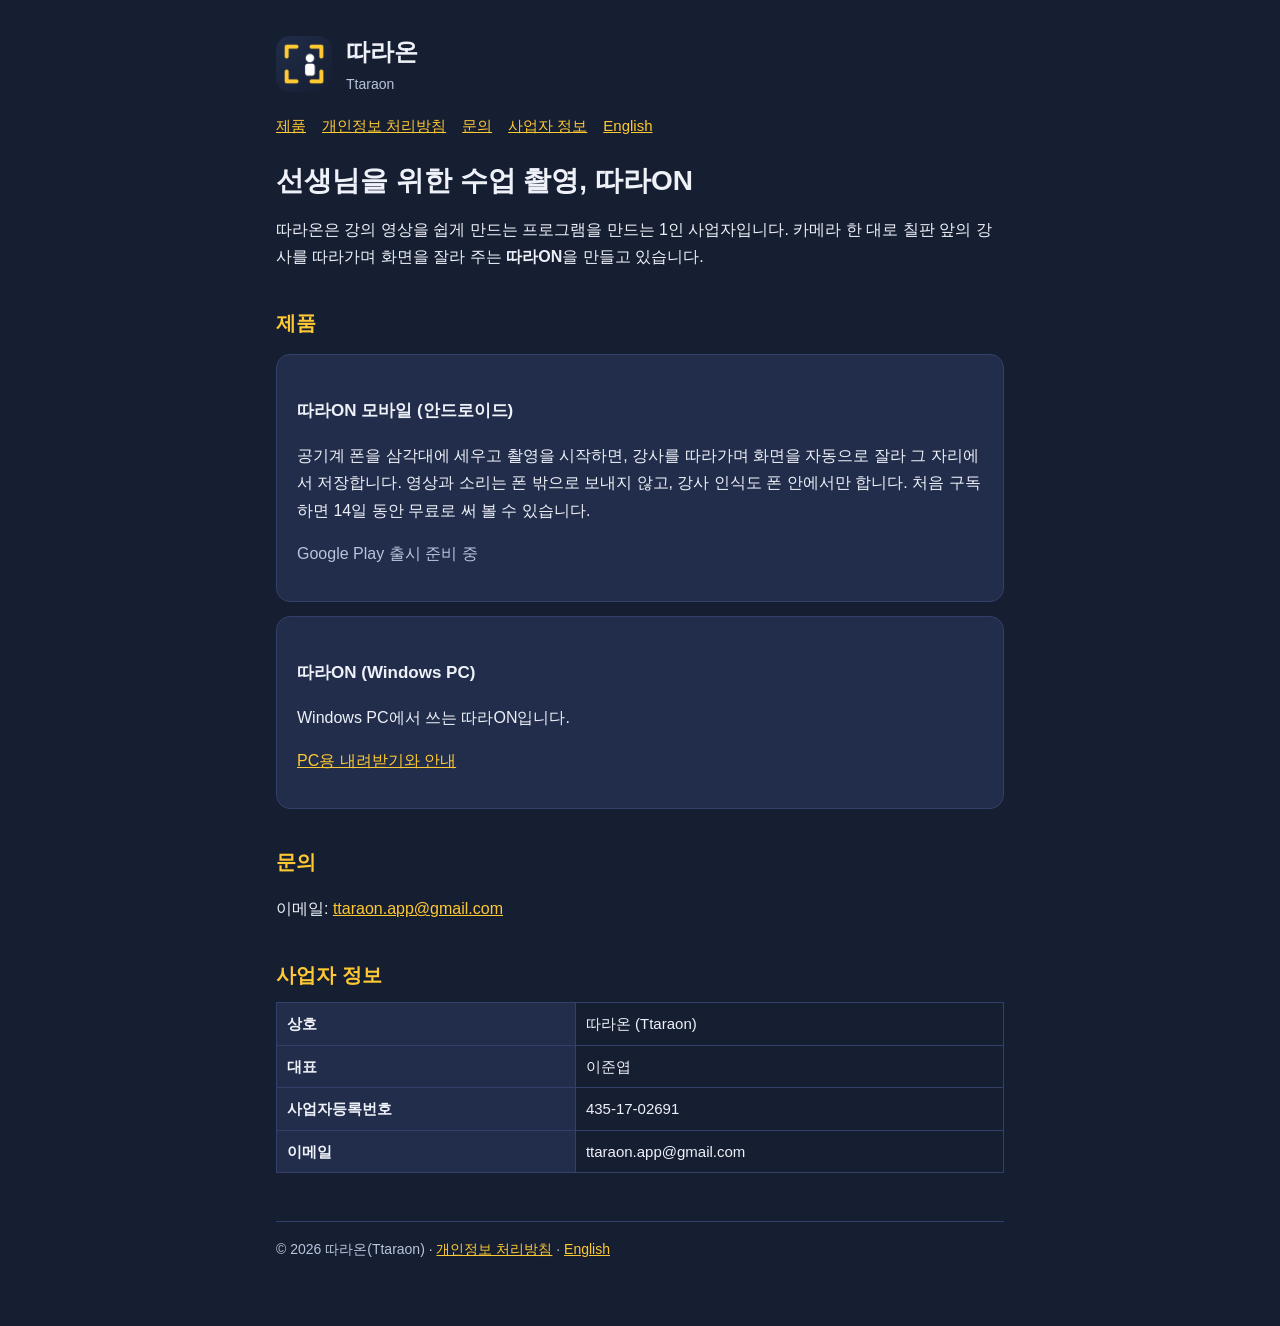
==== index.html @ 52b68d68 "따라온 웹사이트: 소개·사업자 정보·따라ON 모바일 개인정보 처리방침 (한국어/영어) Co-Authored-By: Claude Opus 5.5 <noreply@anthropic.c" ====
<!doctype html>
<html lang="ko">
<head>
<meta charset="utf-8">
<meta name="viewport" content="width=device-width, initial-scale=1">
<title>따라온(Ttaraon)</title>
<meta name="description" content="따라온(Ttaraon) — 선생님을 위한 수업 촬영 프로그램 따라ON을 만듭니다.">
<link rel="icon" href="icon.png">
<link rel="alternate" hreflang="en" href="https://ttaraon-ljy.github.io/en/">
<link rel="stylesheet" href="style.css">
</head>
<body>
<div class="wrap">
<header><img src="icon.png" alt=""><div class="name">따라온 <small>Ttaraon</small></div></header>
<nav><a href="#apps">제품</a><a href="privacy.html">개인정보 처리방침</a><a href="#contact">문의</a><a href="#business">사업자 정보</a><a href="en/index.html" hreflang="en">English</a></nav>

<h1>선생님을 위한 수업 촬영, 따라ON</h1>
<p>따라온은 강의 영상을 쉽게 만드는 프로그램을 만드는 1인 사업자입니다. 카메라 한 대로 칠판 앞의 강사를 따라가며 화면을 잘라 주는 <b>따라ON</b>을 만들고 있습니다.</p>

<h2 id="apps">제품</h2>
<div class="card">
<h3>따라ON 모바일 (안드로이드)</h3>
<p>공기계 폰을 삼각대에 세우고 촬영을 시작하면, 강사를 따라가며 화면을 자동으로 잘라 그 자리에서 저장합니다. 영상과 소리는 폰 밖으로 보내지 않고, 강사 인식도 폰 안에서만 합니다. 처음 구독하면 14일 동안 무료로 써 볼 수 있습니다.</p>
<p class="sub">Google Play 출시 준비 중</p>
</div>
<div class="card">
<h3>따라ON (Windows PC)</h3>
<p>Windows PC에서 쓰는 따라ON입니다.</p>
<p class="sub"><a href="https://github.com/ttaraon-ljy/ttaraon-downloads">PC용 내려받기와 안내</a></p>
</div>

<h2 id="contact">문의</h2>
<p>이메일: <a href="mailto:ttaraon.app@gmail.com">ttaraon.app@gmail.com</a></p>

<h2 id="business">사업자 정보</h2>
<div class="table-scroll"><table>
<tr><th>상호</th><td>따라온 (Ttaraon)</td></tr>
<tr><th>대표</th><td>이준엽</td></tr>
<tr><th>사업자등록번호</th><td>435-17-02691</td></tr>
<tr><th>이메일</th><td>ttaraon.app@gmail.com</td></tr>
</table></div>

<footer>© 2026 따라온(Ttaraon) · <a href="privacy.html">개인정보 처리방침</a> · <a href="en/index.html" hreflang="en">English</a></footer>
</div>
</body>
</html>
---- style.css ----
:root{--bg:#161e32;--panel:#212d4a;--text:#eef1f8;--sub:#b9c3dc;--yel:#ffc933;--line:#33406a}
*{box-sizing:border-box}
body{margin:0;background:var(--bg);color:var(--text);font-family:"Pretendard","Apple SD Gothic Neo","Malgun Gothic","Noto Sans KR",sans-serif;line-height:1.7;font-size:16px}
.wrap{max-width:760px;margin:0 auto;padding:32px 16px 64px}
header{display:flex;align-items:center;gap:14px;margin-bottom:28px}
header img{width:56px;height:56px;border-radius:14px}
header .name{font-size:24px;font-weight:800}
header .name small{display:block;font-size:14px;font-weight:500;color:var(--sub)}
h1{font-size:28px;line-height:1.35;margin:0 0 12px}
h2{font-size:20px;margin:36px 0 10px;color:var(--yel)}
h3{font-size:17px;margin:24px 0 6px}
p,li{color:var(--text)}
.sub{color:var(--sub)}
.card{background:var(--panel);border:1px solid var(--line);border-radius:14px;padding:18px 20px;margin:14px 0}
a{color:var(--yel)}
table{border-collapse:collapse;width:100%;font-size:15px}
th,td{border:1px solid var(--line);padding:8px 10px;text-align:left;vertical-align:top}
th{background:var(--panel)}
nav{display:flex;gap:16px;flex-wrap:wrap;margin:-12px 0 24px;font-size:15px}
footer{margin-top:48px;padding-top:16px;border-top:1px solid var(--line);font-size:14px;color:var(--sub)}
.table-scroll{overflow-x:auto}
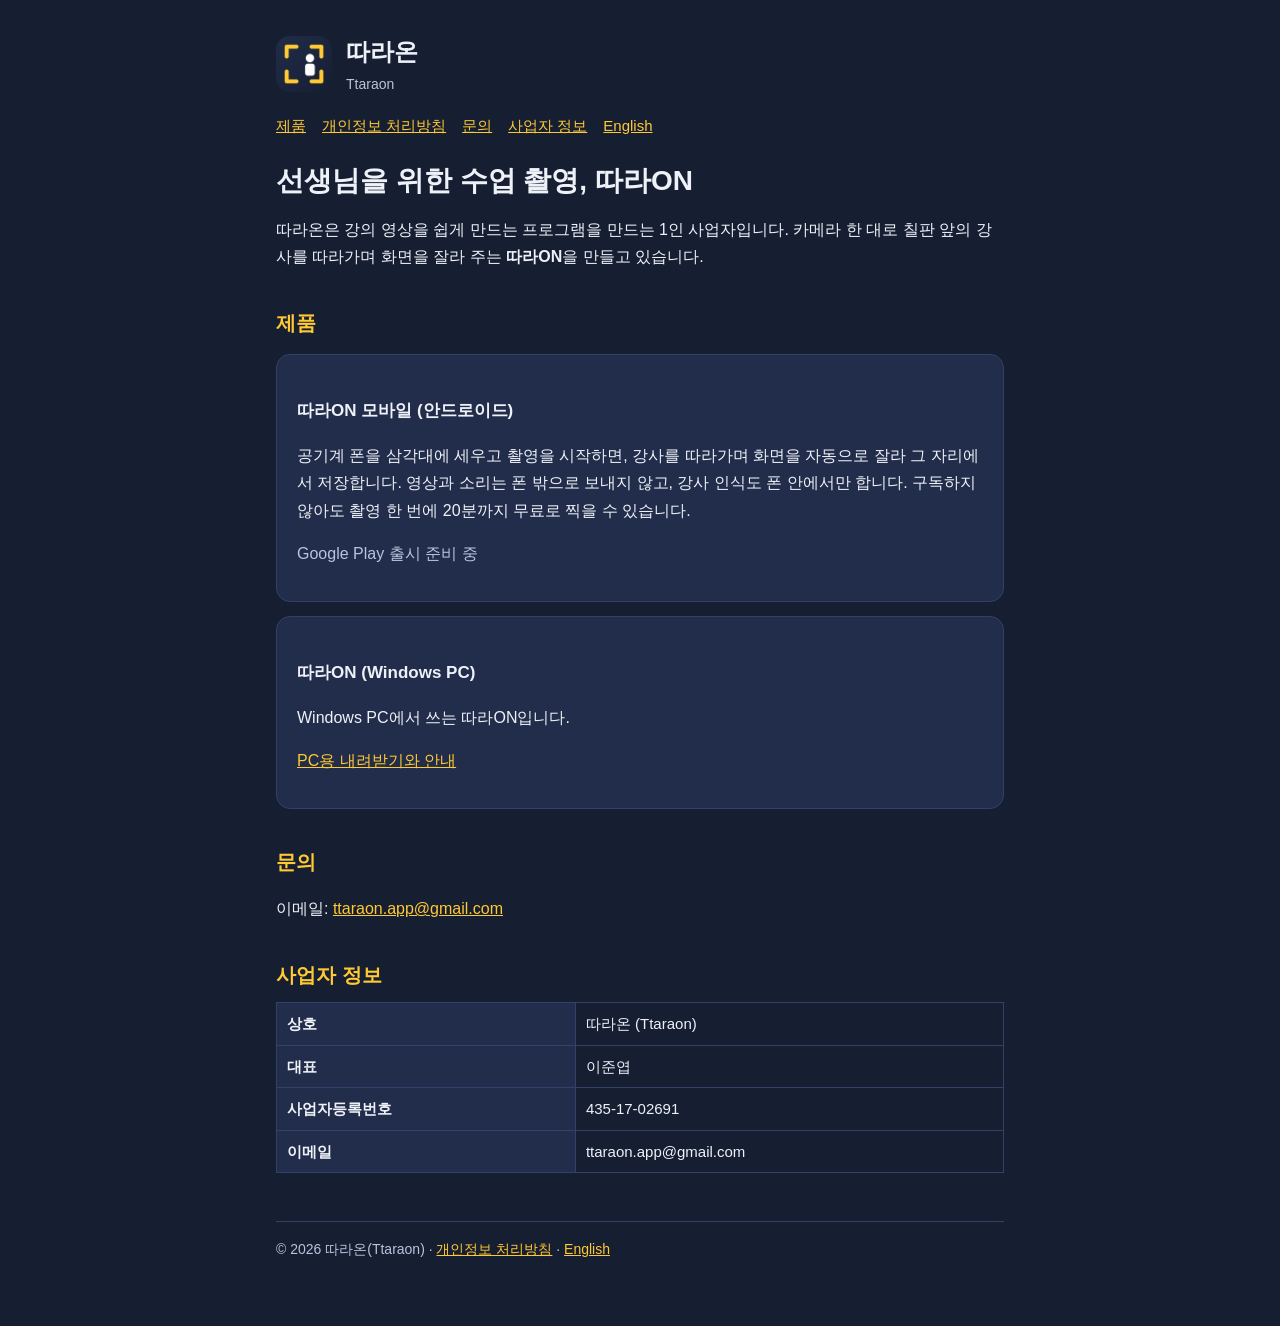
==== commit 2f2513da: "무료 20분 + 월 구독으로 문구 변경(14일 체험 삭제) — 운영자 2026-10-22 Co-Authored-By: Claude Opus 5.5 <noreply@anthropic" ====
--- a/index.html
+++ b/index.html
@@ -20,7 +20,7 @@
 <h2 id="apps">제품</h2>
 <div class="card">
 <h3>따라ON 모바일 (안드로이드)</h3>
-<p>공기계 폰을 삼각대에 세우고 촬영을 시작하면, 강사를 따라가며 화면을 자동으로 잘라 그 자리에서 저장합니다. 영상과 소리는 폰 밖으로 보내지 않고, 강사 인식도 폰 안에서만 합니다. 처음 구독하면 14일 동안 무료로 써 볼 수 있습니다.</p>
+<p>공기계 폰을 삼각대에 세우고 촬영을 시작하면, 강사를 따라가며 화면을 자동으로 잘라 그 자리에서 저장합니다. 영상과 소리는 폰 밖으로 보내지 않고, 강사 인식도 폰 안에서만 합니다. 구독하지 않아도 촬영 한 번에 20분까지 무료로 찍을 수 있습니다.</p>
 <p class="sub">Google Play 출시 준비 중</p>
 </div>
 <div class="card">
